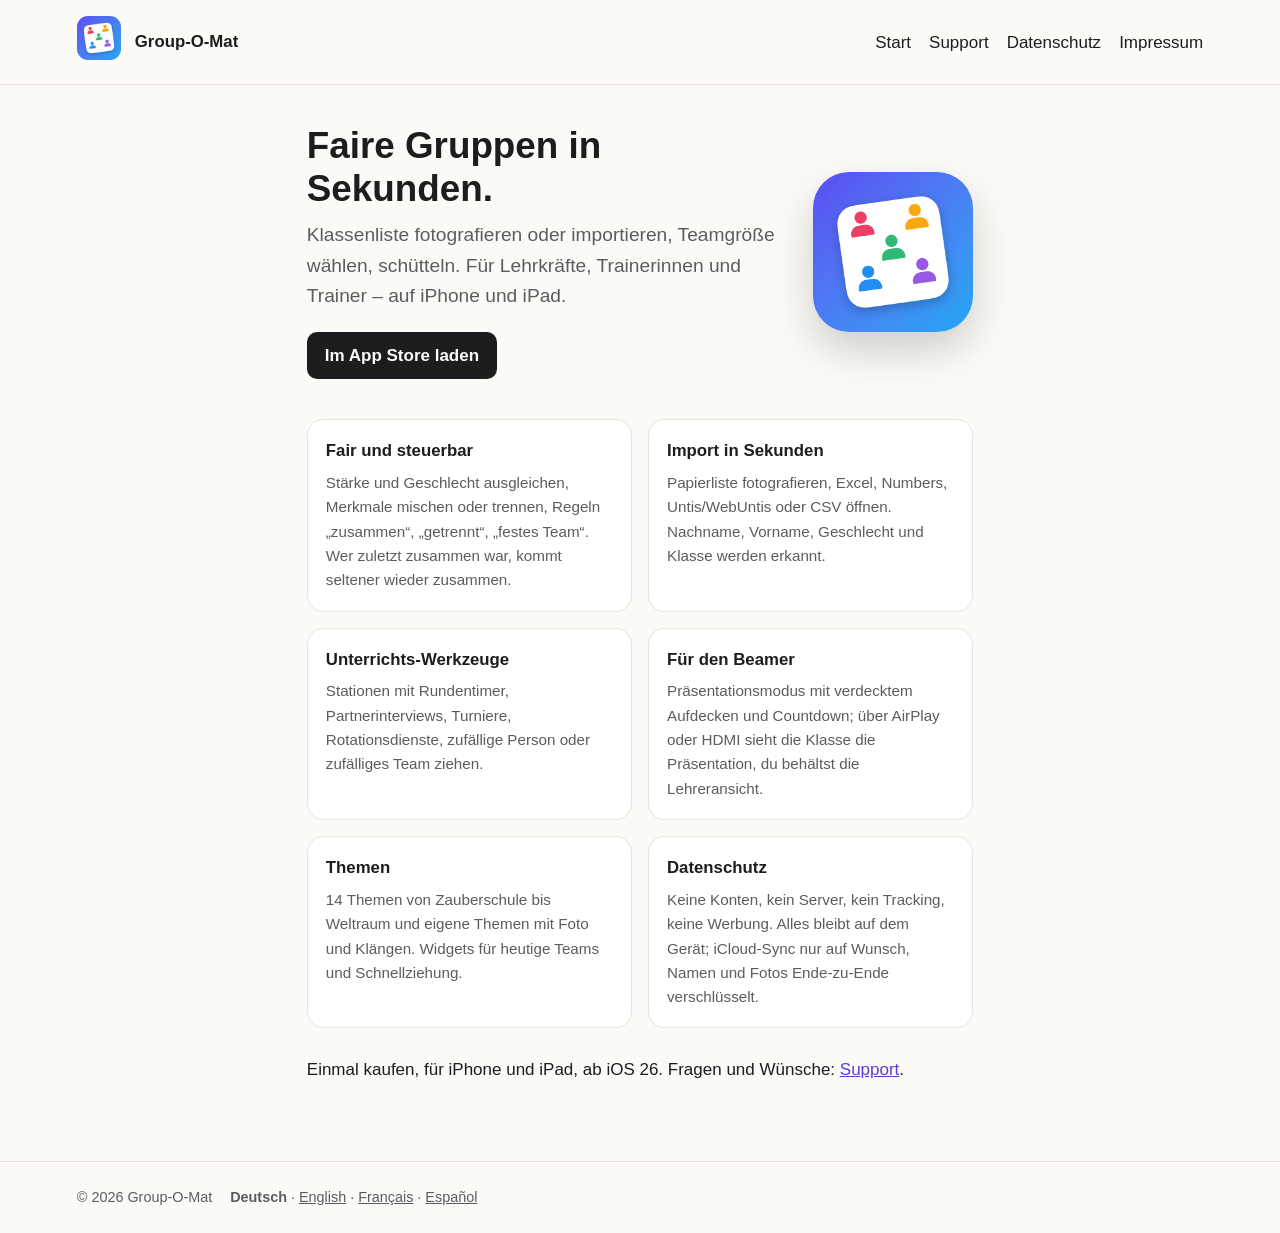
==== index.html @ 721736fe "App Store badge links to the live listing Co-Authored-By: Claude Fable 5.1 <noreply@anthropic.com>" ====
<!doctype html><html lang="de"><head><meta charset="utf-8"><meta name="viewport" content="width=device-width,initial-scale=1">
<link rel="stylesheet" href="/style.css"><link rel="icon" href="/favicon.png"><link rel="apple-touch-icon" href="/apple-touch-icon.png">
<title>Group-O-Mat – Faire Gruppen für den Unterricht</title><meta name="description" content="Group-O-Mat bildet in Sekunden faire Gruppen für Unterricht und Training. Klassenliste fotografieren, mischen, präsentieren. Für iPhone und iPad."><link rel="alternate" hreflang="de" href="https://group-o-mat.de/"><link rel="alternate" hreflang="en" href="https://group-o-mat.de/en/"><link rel="alternate" hreflang="fr" href="https://group-o-mat.de/fr/"><link rel="alternate" hreflang="es" href="https://group-o-mat.de/es/"></head><body><header><a href="/"><img src="/icon.png" alt=""></a><strong>Group-O-Mat</strong><nav><a href="/">Start</a><a href="/support">Support</a><a href="/datenschutz">Datenschutz</a><a href="/impressum">Impressum</a></nav></header><main><div class="hero"><div><h1>Faire Gruppen in Sekunden.</h1><p class="lead">Klassenliste fotografieren oder importieren, Teamgröße wählen, schütteln. Für Lehrkräfte, Trainerinnen und Trainer – auf iPhone und iPad.</p><a class="badge" href="https://apps.apple.com/de/app/id6808658962">Im App Store laden</a></div><img src="/icon.png" alt="Group-O-Mat App-Icon"></div>
<div class="grid">
<div class="card"><h3>Fair und steuerbar</h3><p>Stärke und Geschlecht ausgleichen, Merkmale mischen oder trennen, Regeln „zusammen“, „getrennt“, „festes Team“. Wer zuletzt zusammen war, kommt seltener wieder zusammen.</p></div>
<div class="card"><h3>Import in Sekunden</h3><p>Papierliste fotografieren, Excel, Numbers, Untis/WebUntis oder CSV öffnen. Nachname, Vorname, Geschlecht und Klasse werden erkannt.</p></div>
<div class="card"><h3>Unterrichts-Werkzeuge</h3><p>Stationen mit Rundentimer, Partnerinterviews, Turniere, Rotationsdienste, zufällige Person oder zufälliges Team ziehen.</p></div>
<div class="card"><h3>Für den Beamer</h3><p>Präsentationsmodus mit verdecktem Aufdecken und Countdown; über AirPlay oder HDMI sieht die Klasse die Präsentation, du behältst die Lehreransicht.</p></div>
<div class="card"><h3>Themen</h3><p>14 Themen von Zauberschule bis Weltraum und eigene Themen mit Foto und Klängen. Widgets für heutige Teams und Schnellziehung.</p></div>
<div class="card"><h3>Datenschutz</h3><p>Keine Konten, kein Server, kein Tracking, keine Werbung. Alles bleibt auf dem Gerät; iCloud-Sync nur auf Wunsch, Namen und Fotos Ende-zu-Ende verschlüsselt.</p></div>
</div>
<p>Einmal kaufen, für iPhone und iPad, ab iOS 26. Fragen und Wünsche: <a href="/support">Support</a>.</p></main><footer><span>© 2026 Group-O-Mat</span><span><strong>Deutsch</strong> · <a href="/en/" hreflang="en">English</a> · <a href="/fr/" hreflang="fr">Français</a> · <a href="/es/" hreflang="es">Español</a></span></footer></body></html>
---- style.css ----
:root{--bg:#fbfaf7;--fg:#1d1d1f;--muted:#5c5c60;--accent:#5b3fd1;--card:#fff;--line:#e6e3dc}
@media (prefers-color-scheme:dark){:root{--bg:#141416;--fg:#f2f2f4;--muted:#a5a5ab;--accent:#a996ff;--card:#1e1e22;--line:#2c2c31}}
*{box-sizing:border-box}html{color-scheme:light dark}
body{margin:0;background:var(--bg);color:var(--fg);font:17px/1.6 -apple-system,BlinkMacSystemFont,"Segoe UI",Helvetica,Arial,sans-serif}
a{color:var(--accent)}
header{padding:16px 6vw;display:flex;align-items:center;gap:14px;border-bottom:1px solid var(--line);flex-wrap:wrap}
header strong{white-space:nowrap;font-size:1.05rem}
header img{width:44px;height:44px;border-radius:11px}
header nav{margin-left:auto;display:flex;gap:18px;flex-wrap:wrap;justify-content:flex-end}
header nav a{text-decoration:none;color:var(--fg);font-weight:500}
main{max-width:820px;margin:0 auto;padding:40px 6vw 60px}
.hero{display:grid;grid-template-columns:1fr auto;gap:28px;align-items:center;margin-bottom:40px}
.hero img{width:160px;height:160px;border-radius:36px;box-shadow:0 18px 40px rgba(0,0,0,.18)}
h1{font-size:2.3rem;line-height:1.15;margin:0 0 10px}h2{margin-top:2.2em}h3{margin-top:1.6em}
.lead{font-size:1.2rem;color:var(--muted);margin:0 0 20px}
.badge{display:inline-block;background:var(--fg);color:var(--bg);padding:10px 18px;border-radius:10px;text-decoration:none;font-weight:600}
.badge.soon{opacity:.55;pointer-events:none}
.grid{display:grid;grid-template-columns:repeat(auto-fit,minmax(230px,1fr));gap:16px;margin:28px 0}
.card{background:var(--card);border:1px solid var(--line);border-radius:16px;padding:18px}
.card h3{margin:0 0 6px;font-size:1.05rem}.card p{margin:0;color:var(--muted);font-size:.95rem}
footer{border-top:1px solid var(--line);padding:24px 6vw;color:var(--muted);font-size:.9rem;display:flex;gap:18px;flex-wrap:wrap}
footer a{color:var(--muted)}
.note{background:var(--card);border-left:4px solid var(--accent);padding:12px 16px;border-radius:8px}
@media (max-width:640px){header{gap:10px 12px}header nav{margin-left:0;width:100%;justify-content:flex-start;gap:14px;font-size:.95rem;overflow-x:auto;flex-wrap:nowrap;padding-bottom:2px}header nav a{white-space:nowrap}.hero{grid-template-columns:1fr}.hero img{width:110px;height:110px;border-radius:26px}h1{font-size:1.8rem}}
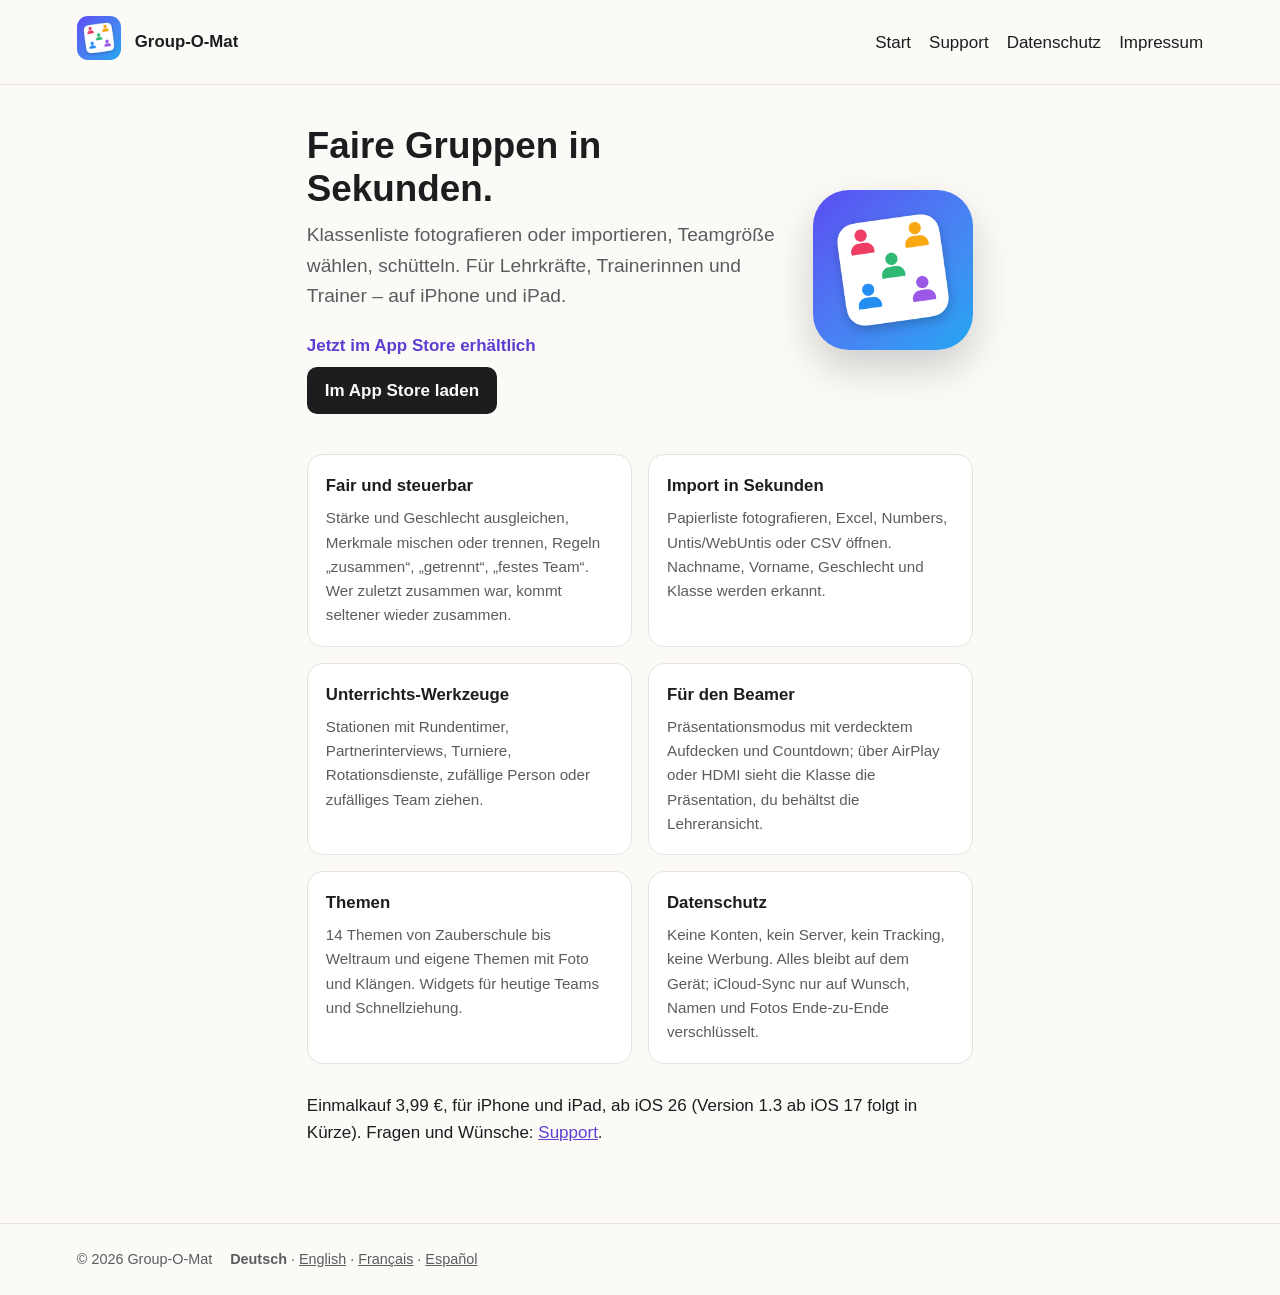
==== commit 9a530f98: "Landing pages: app is available, price and iOS requirement Co-Authored-By: Claude Fable 5.1 <noreply" ====
--- a/index.html
+++ b/index.html
@@ -1,6 +1,6 @@
 <!doctype html><html lang="de"><head><meta charset="utf-8"><meta name="viewport" content="width=device-width,initial-scale=1">
 <link rel="stylesheet" href="/style.css"><link rel="icon" href="/favicon.png"><link rel="apple-touch-icon" href="/apple-touch-icon.png">
-<title>Group-O-Mat – Faire Gruppen für den Unterricht</title><meta name="description" content="Group-O-Mat bildet in Sekunden faire Gruppen für Unterricht und Training. Klassenliste fotografieren, mischen, präsentieren. Für iPhone und iPad."><link rel="alternate" hreflang="de" href="https://group-o-mat.de/"><link rel="alternate" hreflang="en" href="https://group-o-mat.de/en/"><link rel="alternate" hreflang="fr" href="https://group-o-mat.de/fr/"><link rel="alternate" hreflang="es" href="https://group-o-mat.de/es/"></head><body><header><a href="/"><img src="/icon.png" alt=""></a><strong>Group-O-Mat</strong><nav><a href="/">Start</a><a href="/support">Support</a><a href="/datenschutz">Datenschutz</a><a href="/impressum">Impressum</a></nav></header><main><div class="hero"><div><h1>Faire Gruppen in Sekunden.</h1><p class="lead">Klassenliste fotografieren oder importieren, Teamgröße wählen, schütteln. Für Lehrkräfte, Trainerinnen und Trainer – auf iPhone und iPad.</p><a class="badge" href="https://apps.apple.com/de/app/id6808658962">Im App Store laden</a></div><img src="/icon.png" alt="Group-O-Mat App-Icon"></div>
+<title>Group-O-Mat – Faire Gruppen für den Unterricht</title><meta name="description" content="Group-O-Mat bildet in Sekunden faire Gruppen für Unterricht und Training. Klassenliste fotografieren, mischen, präsentieren. Für iPhone und iPad."><link rel="alternate" hreflang="de" href="https://group-o-mat.de/"><link rel="alternate" hreflang="en" href="https://group-o-mat.de/en/"><link rel="alternate" hreflang="fr" href="https://group-o-mat.de/fr/"><link rel="alternate" hreflang="es" href="https://group-o-mat.de/es/"></head><body><header><a href="/"><img src="/icon.png" alt=""></a><strong>Group-O-Mat</strong><nav><a href="/">Start</a><a href="/support">Support</a><a href="/datenschutz">Datenschutz</a><a href="/impressum">Impressum</a></nav></header><main><div class="hero"><div><h1>Faire Gruppen in Sekunden.</h1><p class="lead">Klassenliste fotografieren oder importieren, Teamgröße wählen, schütteln. Für Lehrkräfte, Trainerinnen und Trainer – auf iPhone und iPad.</p><p class="avail">Jetzt im App Store erhältlich</p><a class="badge" href="https://apps.apple.com/de/app/id6808658962">Im App Store laden</a></div><img src="/icon.png" alt="Group-O-Mat App-Icon"></div>
 <div class="grid">
 <div class="card"><h3>Fair und steuerbar</h3><p>Stärke und Geschlecht ausgleichen, Merkmale mischen oder trennen, Regeln „zusammen“, „getrennt“, „festes Team“. Wer zuletzt zusammen war, kommt seltener wieder zusammen.</p></div>
 <div class="card"><h3>Import in Sekunden</h3><p>Papierliste fotografieren, Excel, Numbers, Untis/WebUntis oder CSV öffnen. Nachname, Vorname, Geschlecht und Klasse werden erkannt.</p></div>
@@ -9,4 +9,4 @@
 <div class="card"><h3>Themen</h3><p>14 Themen von Zauberschule bis Weltraum und eigene Themen mit Foto und Klängen. Widgets für heutige Teams und Schnellziehung.</p></div>
 <div class="card"><h3>Datenschutz</h3><p>Keine Konten, kein Server, kein Tracking, keine Werbung. Alles bleibt auf dem Gerät; iCloud-Sync nur auf Wunsch, Namen und Fotos Ende-zu-Ende verschlüsselt.</p></div>
 </div>
-<p>Einmal kaufen, für iPhone und iPad, ab iOS 26. Fragen und Wünsche: <a href="/support">Support</a>.</p></main><footer><span>© 2026 Group-O-Mat</span><span><strong>Deutsch</strong> · <a href="/en/" hreflang="en">English</a> · <a href="/fr/" hreflang="fr">Français</a> · <a href="/es/" hreflang="es">Español</a></span></footer></body></html>+<p>Einmalkauf 3,99 €, für iPhone und iPad, ab iOS 26 (Version 1.3 ab iOS 17 folgt in Kürze). Fragen und Wünsche: <a href="/support">Support</a>.</p></main><footer><span>© 2026 Group-O-Mat</span><span><strong>Deutsch</strong> · <a href="/en/" hreflang="en">English</a> · <a href="/fr/" hreflang="fr">Français</a> · <a href="/es/" hreflang="es">Español</a></span></footer></body></html>
--- a/style.css
+++ b/style.css
@@ -13,6 +13,7 @@
 .hero img{width:160px;height:160px;border-radius:36px;box-shadow:0 18px 40px rgba(0,0,0,.18)}
 h1{font-size:2.3rem;line-height:1.15;margin:0 0 10px}h2{margin-top:2.2em}h3{margin-top:1.6em}
 .lead{font-size:1.2rem;color:var(--muted);margin:0 0 20px}
+.avail{margin:0 0 8px;font-weight:600;color:var(--accent)}
 .badge{display:inline-block;background:var(--fg);color:var(--bg);padding:10px 18px;border-radius:10px;text-decoration:none;font-weight:600}
 .badge.soon{opacity:.55;pointer-events:none}
 .grid{display:grid;grid-template-columns:repeat(auto-fit,minmax(230px,1fr));gap:16px;margin:28px 0}
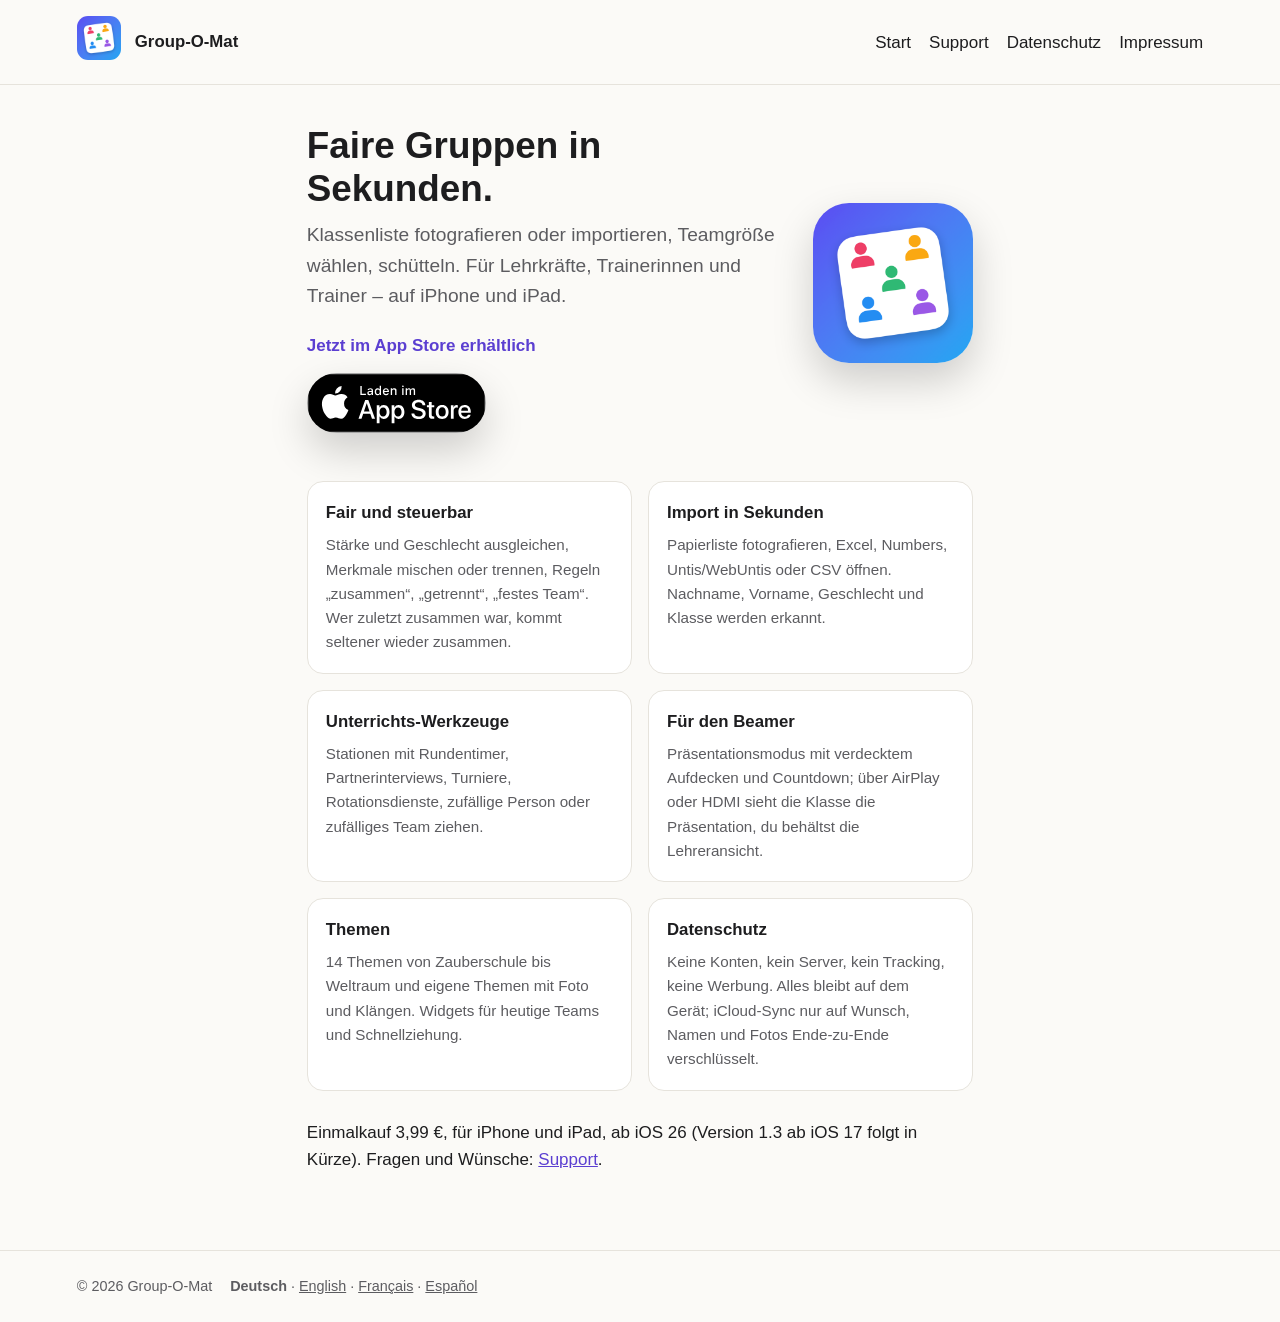
==== commit 4ffdc7d3: "Official App Store badge (Apple marketing artwork, per language) Co-Authored-By: Claude Fable 5.1 <n" ====
--- a/index.html
+++ b/index.html
@@ -1,6 +1,6 @@
 <!doctype html><html lang="de"><head><meta charset="utf-8"><meta name="viewport" content="width=device-width,initial-scale=1">
 <link rel="stylesheet" href="/style.css"><link rel="icon" href="/favicon.png"><link rel="apple-touch-icon" href="/apple-touch-icon.png">
-<title>Group-O-Mat – Faire Gruppen für den Unterricht</title><meta name="description" content="Group-O-Mat bildet in Sekunden faire Gruppen für Unterricht und Training. Klassenliste fotografieren, mischen, präsentieren. Für iPhone und iPad."><link rel="alternate" hreflang="de" href="https://group-o-mat.de/"><link rel="alternate" hreflang="en" href="https://group-o-mat.de/en/"><link rel="alternate" hreflang="fr" href="https://group-o-mat.de/fr/"><link rel="alternate" hreflang="es" href="https://group-o-mat.de/es/"></head><body><header><a href="/"><img src="/icon.png" alt=""></a><strong>Group-O-Mat</strong><nav><a href="/">Start</a><a href="/support">Support</a><a href="/datenschutz">Datenschutz</a><a href="/impressum">Impressum</a></nav></header><main><div class="hero"><div><h1>Faire Gruppen in Sekunden.</h1><p class="lead">Klassenliste fotografieren oder importieren, Teamgröße wählen, schütteln. Für Lehrkräfte, Trainerinnen und Trainer – auf iPhone und iPad.</p><p class="avail">Jetzt im App Store erhältlich</p><a class="badge" href="https://apps.apple.com/de/app/id6808658962">Im App Store laden</a></div><img src="/icon.png" alt="Group-O-Mat App-Icon"></div>
+<title>Group-O-Mat – Faire Gruppen für den Unterricht</title><meta name="description" content="Group-O-Mat bildet in Sekunden faire Gruppen für Unterricht und Training. Klassenliste fotografieren, mischen, präsentieren. Für iPhone und iPad."><link rel="alternate" hreflang="de" href="https://group-o-mat.de/"><link rel="alternate" hreflang="en" href="https://group-o-mat.de/en/"><link rel="alternate" hreflang="fr" href="https://group-o-mat.de/fr/"><link rel="alternate" hreflang="es" href="https://group-o-mat.de/es/"></head><body><header><a href="/"><img src="/icon.png" alt=""></a><strong>Group-O-Mat</strong><nav><a href="/">Start</a><a href="/support">Support</a><a href="/datenschutz">Datenschutz</a><a href="/impressum">Impressum</a></nav></header><main><div class="hero"><div><h1>Faire Gruppen in Sekunden.</h1><p class="lead">Klassenliste fotografieren oder importieren, Teamgröße wählen, schütteln. Für Lehrkräfte, Trainerinnen und Trainer – auf iPhone und iPad.</p><p class="avail">Jetzt im App Store erhältlich</p><a class="appstore" href="https://apps.apple.com/de/app/id6808658962"><img src="/badges/app-store-de-de.svg" alt="Im App Store laden" width="180" height="60"></a></div><img src="/icon.png" alt="Group-O-Mat App-Icon"></div>
 <div class="grid">
 <div class="card"><h3>Fair und steuerbar</h3><p>Stärke und Geschlecht ausgleichen, Merkmale mischen oder trennen, Regeln „zusammen“, „getrennt“, „festes Team“. Wer zuletzt zusammen war, kommt seltener wieder zusammen.</p></div>
 <div class="card"><h3>Import in Sekunden</h3><p>Papierliste fotografieren, Excel, Numbers, Untis/WebUntis oder CSV öffnen. Nachname, Vorname, Geschlecht und Klasse werden erkannt.</p></div>
--- a/style.css
+++ b/style.css
@@ -15,7 +15,8 @@
 .lead{font-size:1.2rem;color:var(--muted);margin:0 0 20px}
 .avail{margin:0 0 8px;font-weight:600;color:var(--accent)}
 .badge{display:inline-block;background:var(--fg);color:var(--bg);padding:10px 18px;border-radius:10px;text-decoration:none;font-weight:600}
-.badge.soon{opacity:.55;pointer-events:none}
+.appstore{display:inline-block;margin:6px 0 0;line-height:0}
+.appstore img{height:60px;width:auto}
 .grid{display:grid;grid-template-columns:repeat(auto-fit,minmax(230px,1fr));gap:16px;margin:28px 0}
 .card{background:var(--card);border:1px solid var(--line);border-radius:16px;padding:18px}
 .card h3{margin:0 0 6px;font-size:1.05rem}.card p{margin:0;color:var(--muted);font-size:.95rem}
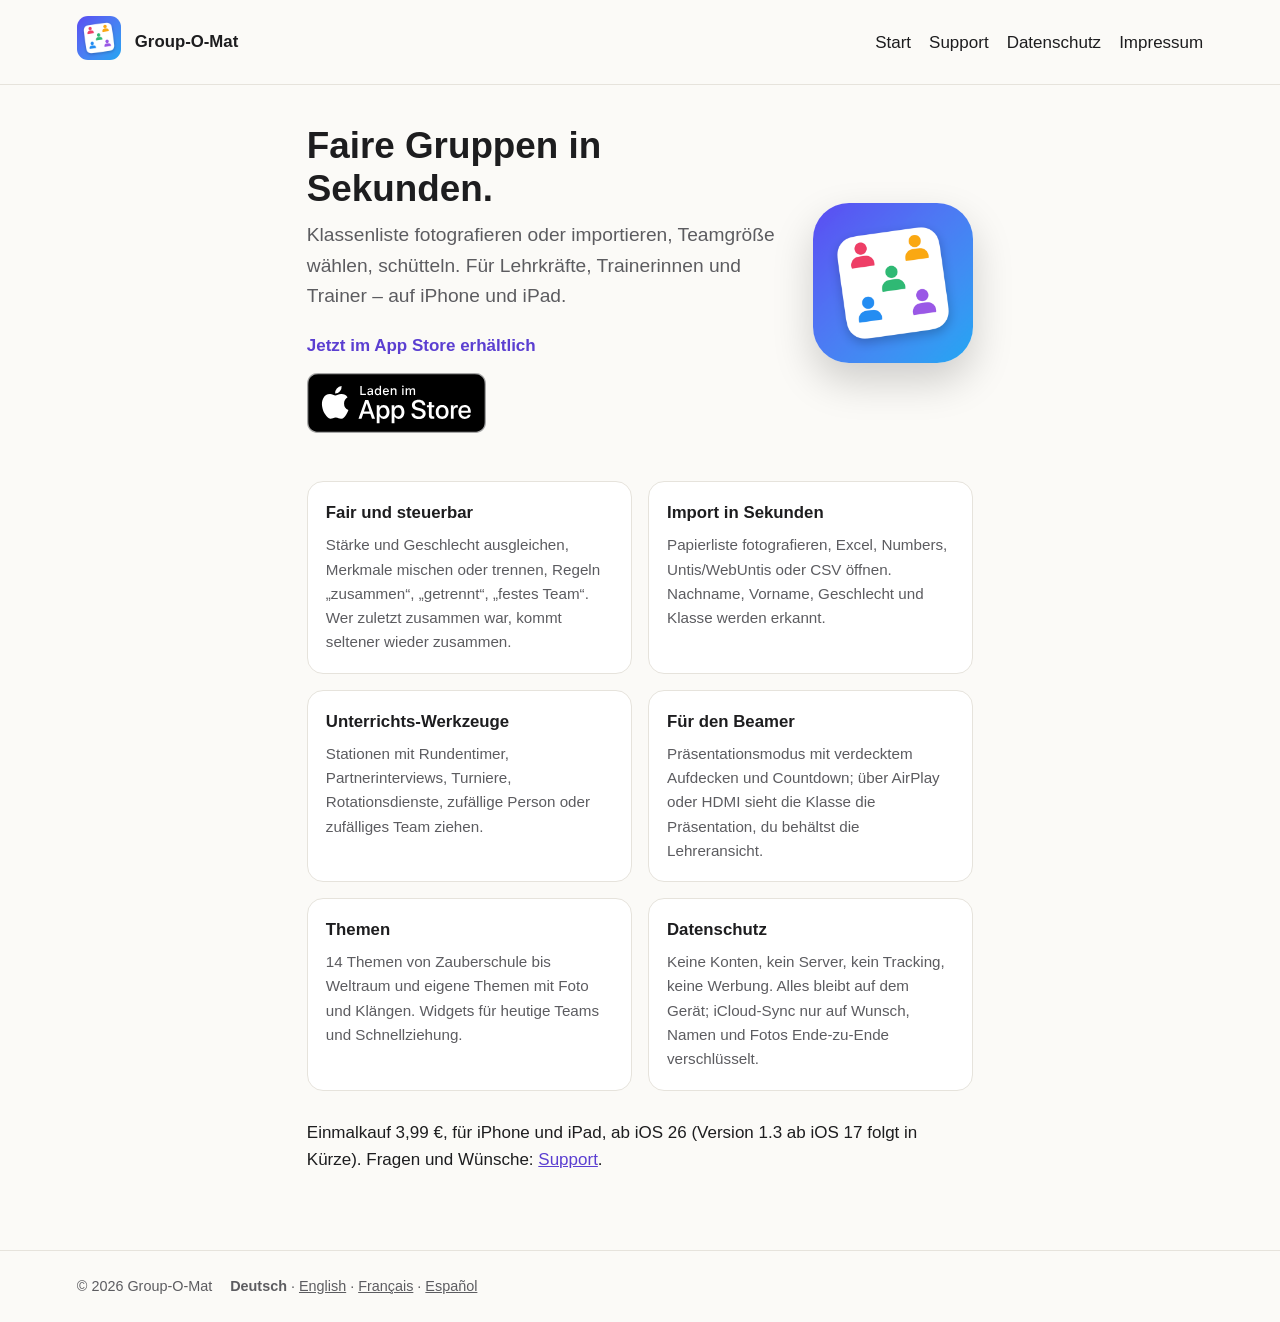
==== commit 1fbcd775: "Store link without storefront so it follows the visitor's country Co-Authored-By: Claude Fable 5.1 <" ====
--- a/index.html
+++ b/index.html
@@ -1,6 +1,6 @@
 <!doctype html><html lang="de"><head><meta charset="utf-8"><meta name="viewport" content="width=device-width,initial-scale=1">
 <link rel="stylesheet" href="/style.css"><link rel="icon" href="/favicon.png"><link rel="apple-touch-icon" href="/apple-touch-icon.png">
-<title>Group-O-Mat – Faire Gruppen für den Unterricht</title><meta name="description" content="Group-O-Mat bildet in Sekunden faire Gruppen für Unterricht und Training. Klassenliste fotografieren, mischen, präsentieren. Für iPhone und iPad."><link rel="alternate" hreflang="de" href="https://group-o-mat.de/"><link rel="alternate" hreflang="en" href="https://group-o-mat.de/en/"><link rel="alternate" hreflang="fr" href="https://group-o-mat.de/fr/"><link rel="alternate" hreflang="es" href="https://group-o-mat.de/es/"></head><body><header><a href="/"><img src="/icon.png" alt=""></a><strong>Group-O-Mat</strong><nav><a href="/">Start</a><a href="/support">Support</a><a href="/datenschutz">Datenschutz</a><a href="/impressum">Impressum</a></nav></header><main><div class="hero"><div><h1>Faire Gruppen in Sekunden.</h1><p class="lead">Klassenliste fotografieren oder importieren, Teamgröße wählen, schütteln. Für Lehrkräfte, Trainerinnen und Trainer – auf iPhone und iPad.</p><p class="avail">Jetzt im App Store erhältlich</p><a class="appstore" href="https://apps.apple.com/de/app/id6808658962"><img src="/badges/app-store-de-de.svg" alt="Im App Store laden" width="180" height="60"></a></div><img src="/icon.png" alt="Group-O-Mat App-Icon"></div>
+<title>Group-O-Mat – Faire Gruppen für den Unterricht</title><meta name="description" content="Group-O-Mat bildet in Sekunden faire Gruppen für Unterricht und Training. Klassenliste fotografieren, mischen, präsentieren. Für iPhone und iPad."><link rel="alternate" hreflang="de" href="https://group-o-mat.de/"><link rel="alternate" hreflang="en" href="https://group-o-mat.de/en/"><link rel="alternate" hreflang="fr" href="https://group-o-mat.de/fr/"><link rel="alternate" hreflang="es" href="https://group-o-mat.de/es/"></head><body><header><a href="/"><img src="/icon.png" alt=""></a><strong>Group-O-Mat</strong><nav><a href="/">Start</a><a href="/support">Support</a><a href="/datenschutz">Datenschutz</a><a href="/impressum">Impressum</a></nav></header><main><div class="hero"><div><h1>Faire Gruppen in Sekunden.</h1><p class="lead">Klassenliste fotografieren oder importieren, Teamgröße wählen, schütteln. Für Lehrkräfte, Trainerinnen und Trainer – auf iPhone und iPad.</p><p class="avail">Jetzt im App Store erhältlich</p><a class="appstore" href="https://apps.apple.com/app/id6808658962"><img src="/badges/app-store-de-de.svg" alt="Im App Store laden" width="180" height="60"></a></div><img src="/icon.png" alt="Group-O-Mat App-Icon"></div>
 <div class="grid">
 <div class="card"><h3>Fair und steuerbar</h3><p>Stärke und Geschlecht ausgleichen, Merkmale mischen oder trennen, Regeln „zusammen“, „getrennt“, „festes Team“. Wer zuletzt zusammen war, kommt seltener wieder zusammen.</p></div>
 <div class="card"><h3>Import in Sekunden</h3><p>Papierliste fotografieren, Excel, Numbers, Untis/WebUntis oder CSV öffnen. Nachname, Vorname, Geschlecht und Klasse werden erkannt.</p></div>
--- a/style.css
+++ b/style.css
@@ -10,7 +10,7 @@
 header nav a{text-decoration:none;color:var(--fg);font-weight:500}
 main{max-width:820px;margin:0 auto;padding:40px 6vw 60px}
 .hero{display:grid;grid-template-columns:1fr auto;gap:28px;align-items:center;margin-bottom:40px}
-.hero img{width:160px;height:160px;border-radius:36px;box-shadow:0 18px 40px rgba(0,0,0,.18)}
+.hero>img{width:160px;height:160px;border-radius:36px;box-shadow:0 18px 40px rgba(0,0,0,.18)}
 h1{font-size:2.3rem;line-height:1.15;margin:0 0 10px}h2{margin-top:2.2em}h3{margin-top:1.6em}
 .lead{font-size:1.2rem;color:var(--muted);margin:0 0 20px}
 .avail{margin:0 0 8px;font-weight:600;color:var(--accent)}
@@ -23,4 +23,4 @@
 footer{border-top:1px solid var(--line);padding:24px 6vw;color:var(--muted);font-size:.9rem;display:flex;gap:18px;flex-wrap:wrap}
 footer a{color:var(--muted)}
 .note{background:var(--card);border-left:4px solid var(--accent);padding:12px 16px;border-radius:8px}
-@media (max-width:640px){header{gap:10px 12px}header nav{margin-left:0;width:100%;justify-content:flex-start;gap:14px;font-size:.95rem;overflow-x:auto;flex-wrap:nowrap;padding-bottom:2px}header nav a{white-space:nowrap}.hero{grid-template-columns:1fr}.hero img{width:110px;height:110px;border-radius:26px}h1{font-size:1.8rem}}
+@media (max-width:640px){header{gap:10px 12px}header nav{margin-left:0;width:100%;justify-content:flex-start;gap:14px;font-size:.95rem;overflow-x:auto;flex-wrap:nowrap;padding-bottom:2px}header nav a{white-space:nowrap}.hero{grid-template-columns:1fr}.hero>img{width:110px;height:110px;border-radius:26px}h1{font-size:1.8rem}}
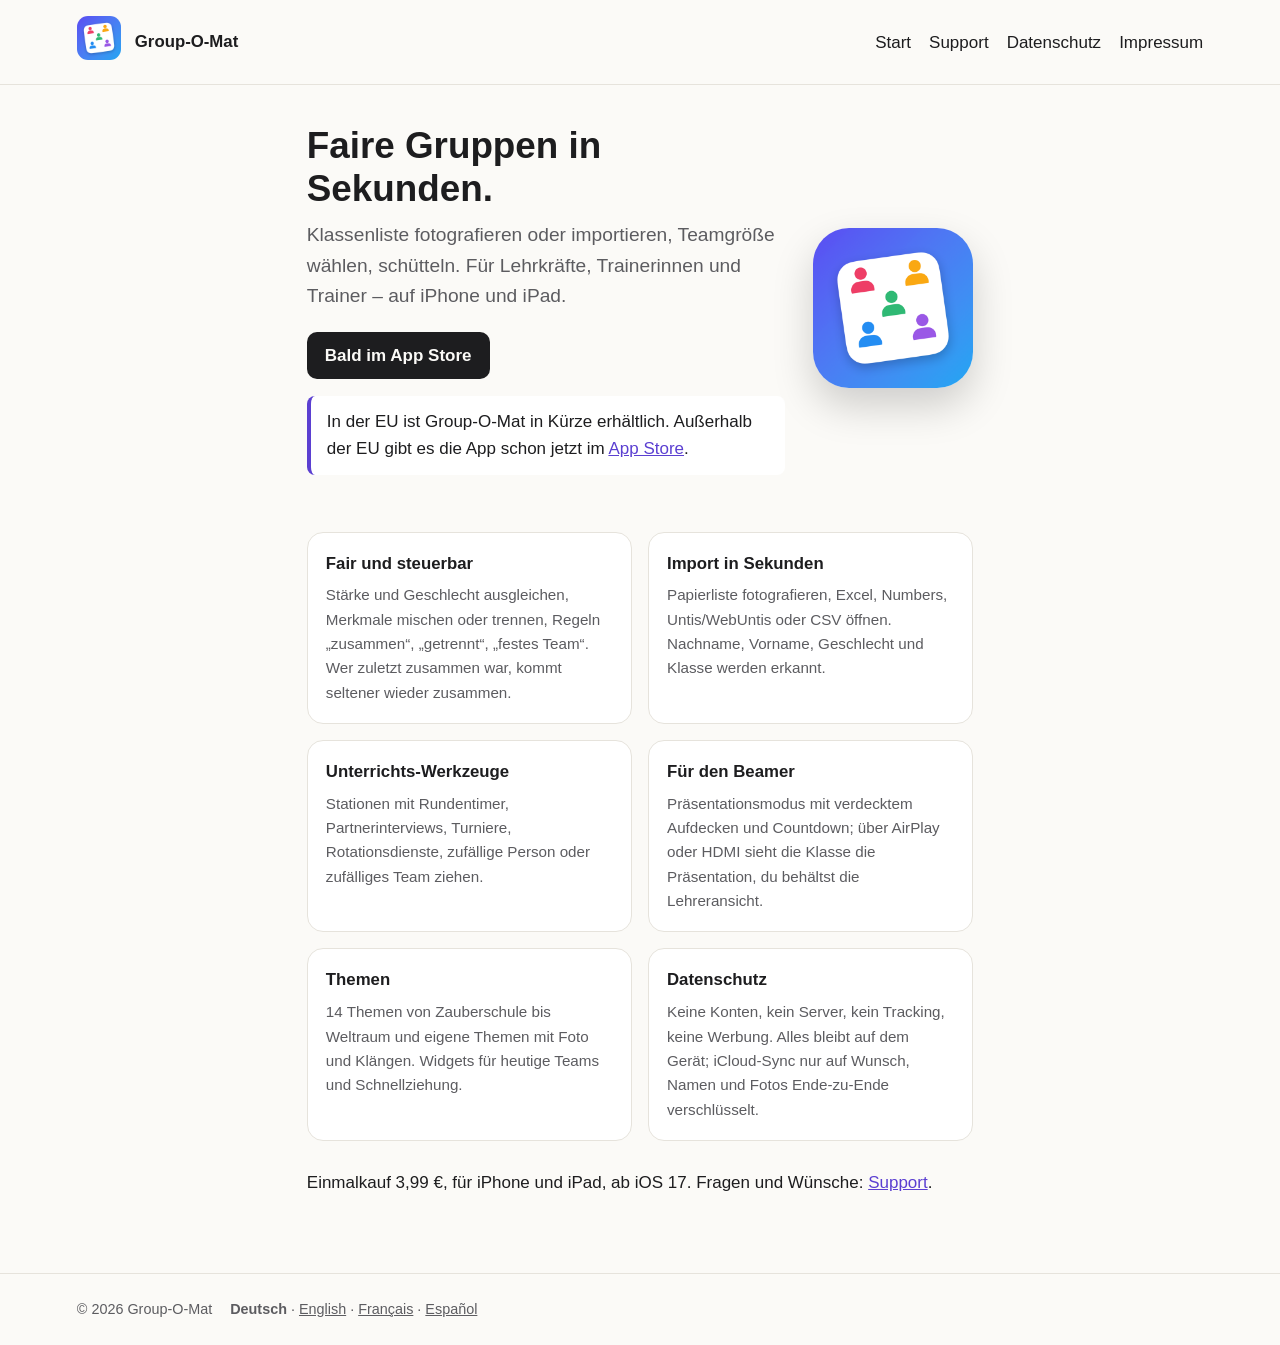
==== commit 5195fc23: "Start pages: coming soon in the EU instead of the download badge, link for visitors outside the EU, " ====
--- a/index.html
+++ b/index.html
@@ -1,6 +1,6 @@
 <!doctype html><html lang="de"><head><meta charset="utf-8"><meta name="viewport" content="width=device-width,initial-scale=1">
 <link rel="stylesheet" href="/style.css"><link rel="icon" href="/favicon.png"><link rel="apple-touch-icon" href="/apple-touch-icon.png">
-<title>Group-O-Mat – Faire Gruppen für den Unterricht</title><meta name="description" content="Group-O-Mat bildet in Sekunden faire Gruppen für Unterricht und Training. Klassenliste fotografieren, mischen, präsentieren. Für iPhone und iPad."><link rel="alternate" hreflang="de" href="https://group-o-mat.de/"><link rel="alternate" hreflang="en" href="https://group-o-mat.de/en/"><link rel="alternate" hreflang="fr" href="https://group-o-mat.de/fr/"><link rel="alternate" hreflang="es" href="https://group-o-mat.de/es/"></head><body><header><a href="/"><img src="/icon.png" alt=""></a><strong>Group-O-Mat</strong><nav><a href="/">Start</a><a href="/support">Support</a><a href="/datenschutz">Datenschutz</a><a href="/impressum">Impressum</a></nav></header><main><div class="hero"><div><h1>Faire Gruppen in Sekunden.</h1><p class="lead">Klassenliste fotografieren oder importieren, Teamgröße wählen, schütteln. Für Lehrkräfte, Trainerinnen und Trainer – auf iPhone und iPad.</p><p class="avail">Jetzt im App Store erhältlich</p><a class="appstore" href="https://apps.apple.com/app/id6808658962"><img src="/badges/app-store-de-de.svg" alt="Im App Store laden" width="180" height="60"></a></div><img src="/icon.png" alt="Group-O-Mat App-Icon"></div>
+<title>Group-O-Mat – Faire Gruppen für den Unterricht</title><meta name="description" content="Group-O-Mat bildet in Sekunden faire Gruppen für Unterricht und Training. Klassenliste fotografieren, mischen, präsentieren. Für iPhone und iPad."><link rel="alternate" hreflang="de" href="https://group-o-mat.de/"><link rel="alternate" hreflang="en" href="https://group-o-mat.de/en/"><link rel="alternate" hreflang="fr" href="https://group-o-mat.de/fr/"><link rel="alternate" hreflang="es" href="https://group-o-mat.de/es/"></head><body><header><a href="/"><img src="/icon.png" alt=""></a><strong>Group-O-Mat</strong><nav><a href="/">Start</a><a href="/support">Support</a><a href="/datenschutz">Datenschutz</a><a href="/impressum">Impressum</a></nav></header><main><div class="hero"><div><h1>Faire Gruppen in Sekunden.</h1><p class="lead">Klassenliste fotografieren oder importieren, Teamgröße wählen, schütteln. Für Lehrkräfte, Trainerinnen und Trainer – auf iPhone und iPad.</p><span class="badge soon">Bald im App Store</span><p class="note">In der EU ist Group-O-Mat in Kürze erhältlich. Außerhalb der EU gibt es die App schon jetzt im <a href="https://apps.apple.com/app/id6808658962">App Store</a>.</p></div><img src="/icon.png" alt="Group-O-Mat App-Icon"></div>
 <div class="grid">
 <div class="card"><h3>Fair und steuerbar</h3><p>Stärke und Geschlecht ausgleichen, Merkmale mischen oder trennen, Regeln „zusammen“, „getrennt“, „festes Team“. Wer zuletzt zusammen war, kommt seltener wieder zusammen.</p></div>
 <div class="card"><h3>Import in Sekunden</h3><p>Papierliste fotografieren, Excel, Numbers, Untis/WebUntis oder CSV öffnen. Nachname, Vorname, Geschlecht und Klasse werden erkannt.</p></div>
@@ -9,4 +9,4 @@
 <div class="card"><h3>Themen</h3><p>14 Themen von Zauberschule bis Weltraum und eigene Themen mit Foto und Klängen. Widgets für heutige Teams und Schnellziehung.</p></div>
 <div class="card"><h3>Datenschutz</h3><p>Keine Konten, kein Server, kein Tracking, keine Werbung. Alles bleibt auf dem Gerät; iCloud-Sync nur auf Wunsch, Namen und Fotos Ende-zu-Ende verschlüsselt.</p></div>
 </div>
-<p>Einmalkauf 3,99 €, für iPhone und iPad, ab iOS 26 (Version 1.3 ab iOS 17 folgt in Kürze). Fragen und Wünsche: <a href="/support">Support</a>.</p></main><footer><span>© 2026 Group-O-Mat</span><span><strong>Deutsch</strong> · <a href="/en/" hreflang="en">English</a> · <a href="/fr/" hreflang="fr">Français</a> · <a href="/es/" hreflang="es">Español</a></span></footer></body></html>+<p>Einmalkauf 3,99 €, für iPhone und iPad, ab iOS 17. Fragen und Wünsche: <a href="/support">Support</a>.</p></main><footer><span>© 2026 Group-O-Mat</span><span><strong>Deutsch</strong> · <a href="/en/" hreflang="en">English</a> · <a href="/fr/" hreflang="fr">Français</a> · <a href="/es/" hreflang="es">Español</a></span></footer></body></html>
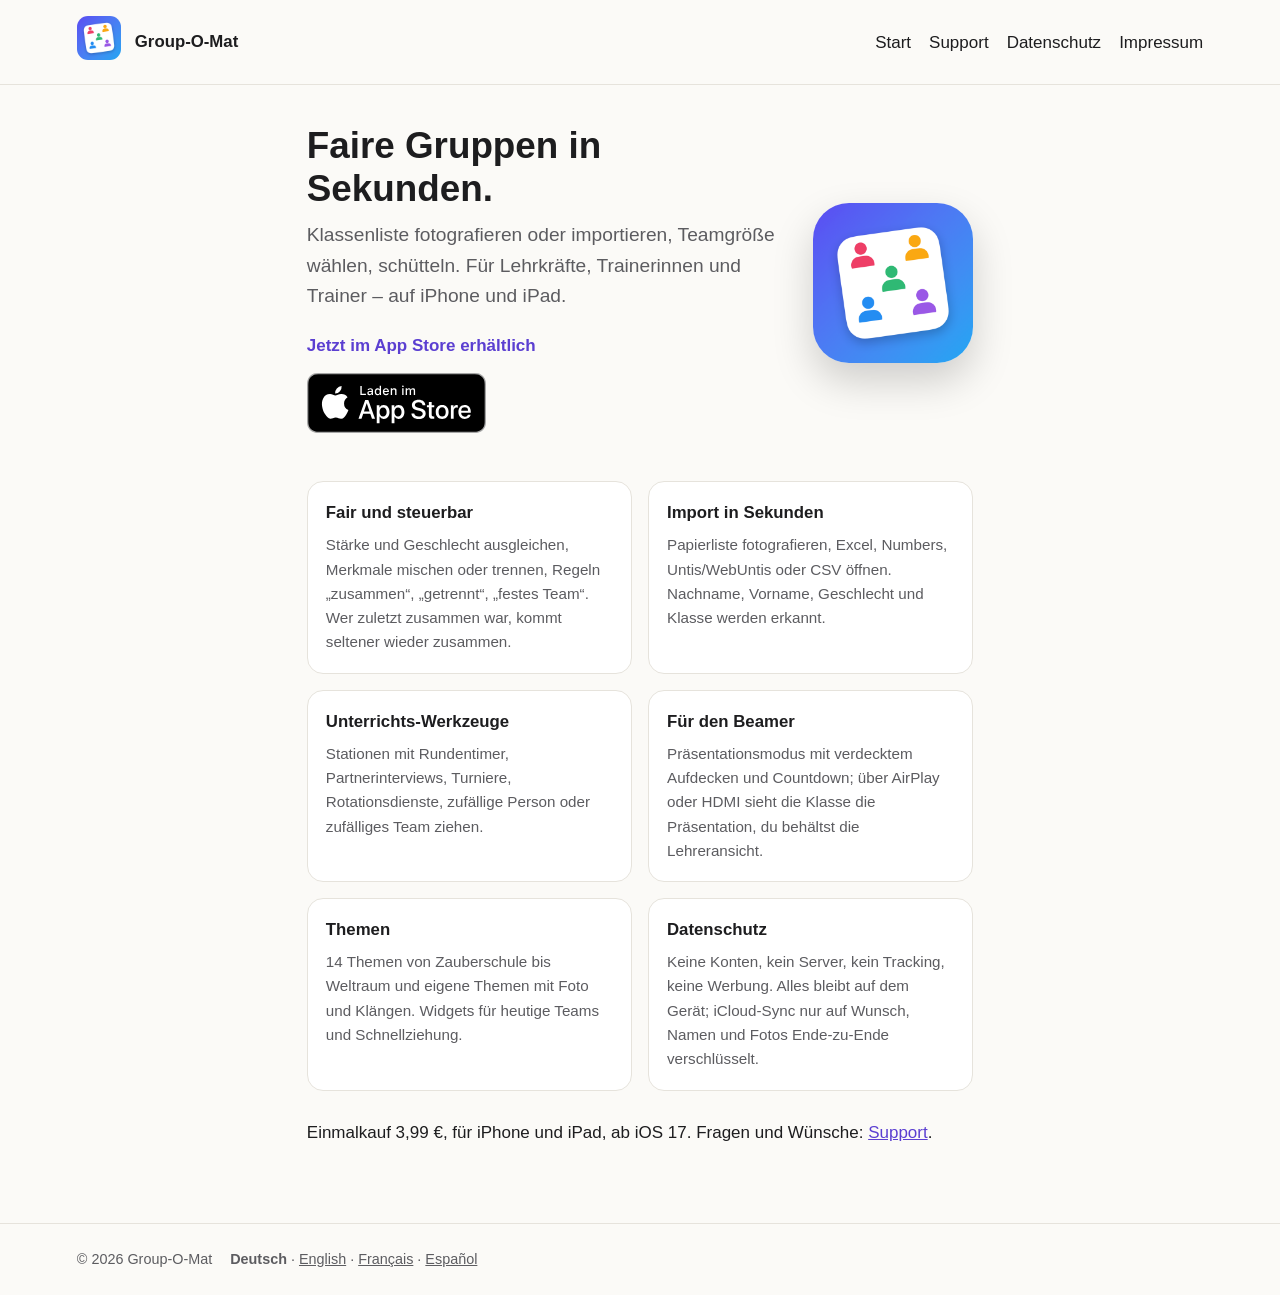
==== commit e6c53a66: "Start pages: download badge and 'now available' again, the app is in the EU storefronts Co-Authored-" ====
--- a/index.html
+++ b/index.html
@@ -1,6 +1,6 @@
 <!doctype html><html lang="de"><head><meta charset="utf-8"><meta name="viewport" content="width=device-width,initial-scale=1">
 <link rel="stylesheet" href="/style.css"><link rel="icon" href="/favicon.png"><link rel="apple-touch-icon" href="/apple-touch-icon.png">
-<title>Group-O-Mat – Faire Gruppen für den Unterricht</title><meta name="description" content="Group-O-Mat bildet in Sekunden faire Gruppen für Unterricht und Training. Klassenliste fotografieren, mischen, präsentieren. Für iPhone und iPad."><link rel="alternate" hreflang="de" href="https://group-o-mat.de/"><link rel="alternate" hreflang="en" href="https://group-o-mat.de/en/"><link rel="alternate" hreflang="fr" href="https://group-o-mat.de/fr/"><link rel="alternate" hreflang="es" href="https://group-o-mat.de/es/"></head><body><header><a href="/"><img src="/icon.png" alt=""></a><strong>Group-O-Mat</strong><nav><a href="/">Start</a><a href="/support">Support</a><a href="/datenschutz">Datenschutz</a><a href="/impressum">Impressum</a></nav></header><main><div class="hero"><div><h1>Faire Gruppen in Sekunden.</h1><p class="lead">Klassenliste fotografieren oder importieren, Teamgröße wählen, schütteln. Für Lehrkräfte, Trainerinnen und Trainer – auf iPhone und iPad.</p><span class="badge soon">Bald im App Store</span><p class="note">In der EU ist Group-O-Mat in Kürze erhältlich. Außerhalb der EU gibt es die App schon jetzt im <a href="https://apps.apple.com/app/id6808658962">App Store</a>.</p></div><img src="/icon.png" alt="Group-O-Mat App-Icon"></div>
+<title>Group-O-Mat – Faire Gruppen für den Unterricht</title><meta name="description" content="Group-O-Mat bildet in Sekunden faire Gruppen für Unterricht und Training. Klassenliste fotografieren, mischen, präsentieren. Für iPhone und iPad."><link rel="alternate" hreflang="de" href="https://group-o-mat.de/"><link rel="alternate" hreflang="en" href="https://group-o-mat.de/en/"><link rel="alternate" hreflang="fr" href="https://group-o-mat.de/fr/"><link rel="alternate" hreflang="es" href="https://group-o-mat.de/es/"></head><body><header><a href="/"><img src="/icon.png" alt=""></a><strong>Group-O-Mat</strong><nav><a href="/">Start</a><a href="/support">Support</a><a href="/datenschutz">Datenschutz</a><a href="/impressum">Impressum</a></nav></header><main><div class="hero"><div><h1>Faire Gruppen in Sekunden.</h1><p class="lead">Klassenliste fotografieren oder importieren, Teamgröße wählen, schütteln. Für Lehrkräfte, Trainerinnen und Trainer – auf iPhone und iPad.</p><p class="avail">Jetzt im App Store erhältlich</p><a class="appstore" href="https://apps.apple.com/app/id6808658962"><img src="/badges/app-store-de-de.svg" alt="Im App Store laden" width="180" height="60"></a></div><img src="/icon.png" alt="Group-O-Mat App-Icon"></div>
 <div class="grid">
 <div class="card"><h3>Fair und steuerbar</h3><p>Stärke und Geschlecht ausgleichen, Merkmale mischen oder trennen, Regeln „zusammen“, „getrennt“, „festes Team“. Wer zuletzt zusammen war, kommt seltener wieder zusammen.</p></div>
 <div class="card"><h3>Import in Sekunden</h3><p>Papierliste fotografieren, Excel, Numbers, Untis/WebUntis oder CSV öffnen. Nachname, Vorname, Geschlecht und Klasse werden erkannt.</p></div>
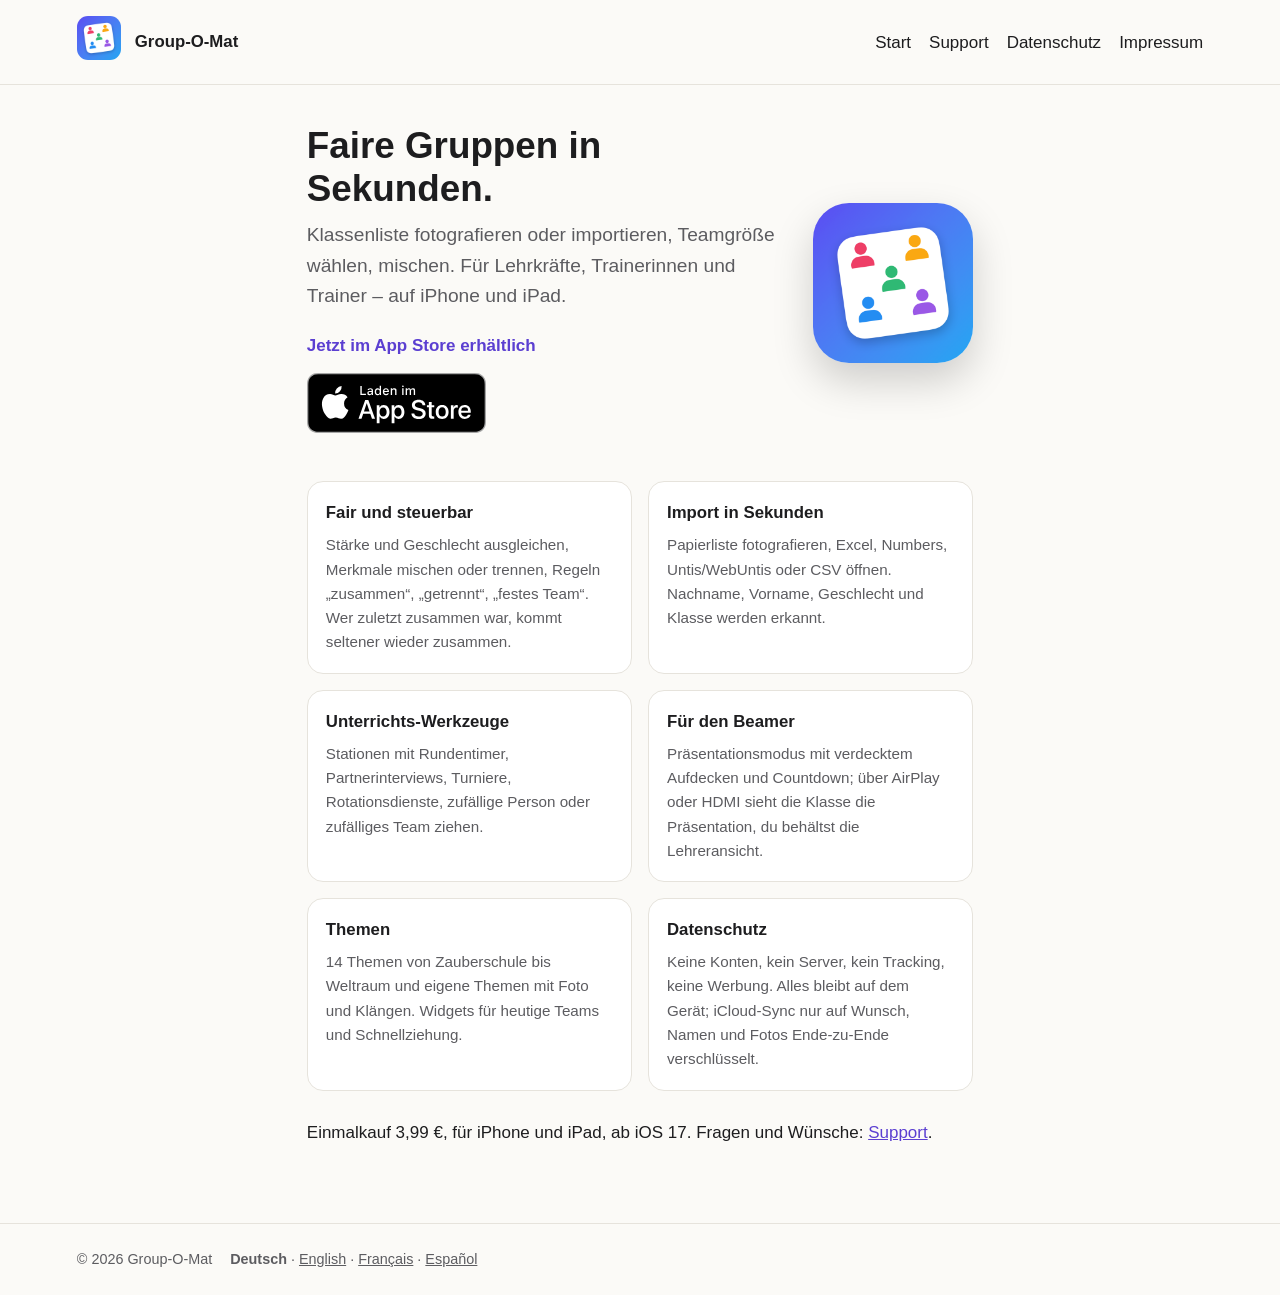
==== commit ba8dbcfa: "Start pages: 'mischen' instead of 'schütteln' in the lead and meta description, all four languages C" ====
--- a/index.html
+++ b/index.html
@@ -1,6 +1,6 @@
 <!doctype html><html lang="de"><head><meta charset="utf-8"><meta name="viewport" content="width=device-width,initial-scale=1">
 <link rel="stylesheet" href="/style.css"><link rel="icon" href="/favicon.png"><link rel="apple-touch-icon" href="/apple-touch-icon.png">
-<title>Group-O-Mat – Faire Gruppen für den Unterricht</title><meta name="description" content="Group-O-Mat bildet in Sekunden faire Gruppen für Unterricht und Training. Klassenliste fotografieren, mischen, präsentieren. Für iPhone und iPad."><link rel="alternate" hreflang="de" href="https://group-o-mat.de/"><link rel="alternate" hreflang="en" href="https://group-o-mat.de/en/"><link rel="alternate" hreflang="fr" href="https://group-o-mat.de/fr/"><link rel="alternate" hreflang="es" href="https://group-o-mat.de/es/"></head><body><header><a href="/"><img src="/icon.png" alt=""></a><strong>Group-O-Mat</strong><nav><a href="/">Start</a><a href="/support">Support</a><a href="/datenschutz">Datenschutz</a><a href="/impressum">Impressum</a></nav></header><main><div class="hero"><div><h1>Faire Gruppen in Sekunden.</h1><p class="lead">Klassenliste fotografieren oder importieren, Teamgröße wählen, schütteln. Für Lehrkräfte, Trainerinnen und Trainer – auf iPhone und iPad.</p><p class="avail">Jetzt im App Store erhältlich</p><a class="appstore" href="https://apps.apple.com/app/id6808658962"><img src="/badges/app-store-de-de.svg" alt="Im App Store laden" width="180" height="60"></a></div><img src="/icon.png" alt="Group-O-Mat App-Icon"></div>
+<title>Group-O-Mat – Faire Gruppen für den Unterricht</title><meta name="description" content="Group-O-Mat bildet in Sekunden faire Gruppen für Unterricht und Training. Klassenliste fotografieren, mischen, präsentieren. Für iPhone und iPad."><link rel="alternate" hreflang="de" href="https://group-o-mat.de/"><link rel="alternate" hreflang="en" href="https://group-o-mat.de/en/"><link rel="alternate" hreflang="fr" href="https://group-o-mat.de/fr/"><link rel="alternate" hreflang="es" href="https://group-o-mat.de/es/"></head><body><header><a href="/"><img src="/icon.png" alt=""></a><strong>Group-O-Mat</strong><nav><a href="/">Start</a><a href="/support">Support</a><a href="/datenschutz">Datenschutz</a><a href="/impressum">Impressum</a></nav></header><main><div class="hero"><div><h1>Faire Gruppen in Sekunden.</h1><p class="lead">Klassenliste fotografieren oder importieren, Teamgröße wählen, mischen. Für Lehrkräfte, Trainerinnen und Trainer – auf iPhone und iPad.</p><p class="avail">Jetzt im App Store erhältlich</p><a class="appstore" href="https://apps.apple.com/de/app/id6808658962"><img src="/badges/app-store-de-de.svg" alt="Im App Store laden" width="180" height="60"></a></div><img src="/icon.png" alt="Group-O-Mat App-Icon"></div>
 <div class="grid">
 <div class="card"><h3>Fair und steuerbar</h3><p>Stärke und Geschlecht ausgleichen, Merkmale mischen oder trennen, Regeln „zusammen“, „getrennt“, „festes Team“. Wer zuletzt zusammen war, kommt seltener wieder zusammen.</p></div>
 <div class="card"><h3>Import in Sekunden</h3><p>Papierliste fotografieren, Excel, Numbers, Untis/WebUntis oder CSV öffnen. Nachname, Vorname, Geschlecht und Klasse werden erkannt.</p></div>
